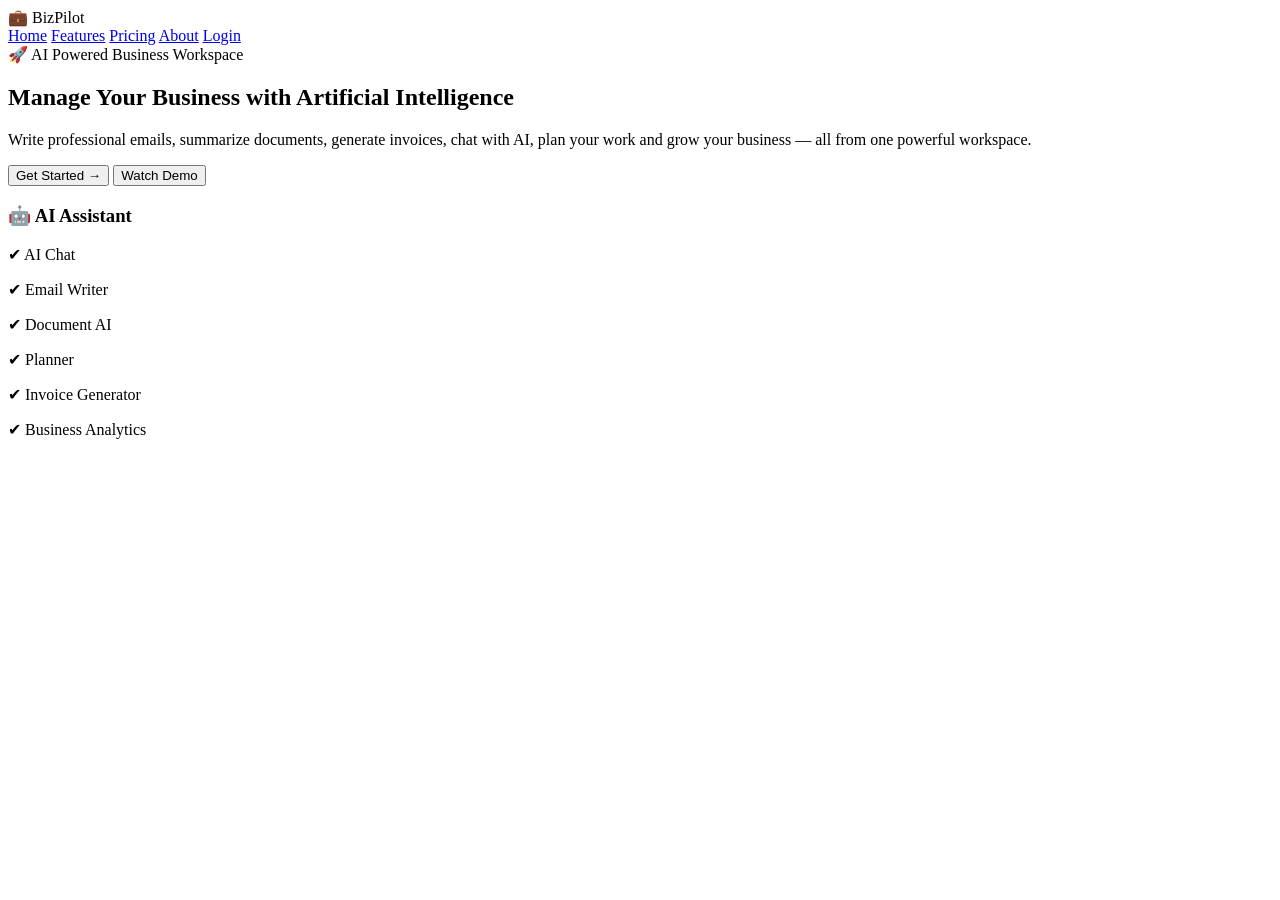
==== index.html @ b0cfe68a "Create index.html" ====
<!DOCTYPE html>
<html lang="en">

<head>

<meta charset="UTF-8">

<meta name="viewport"
content="width=device-width, initial-scale=1.0">

<title>BizPilot AI | Your AI Business Workspace</title>

<link rel="stylesheet" href="style.css">

<link href="https://fonts.googleapis.com/css2?family=Inter:wght@300;400;500;600;700;800&display=swap" rel="stylesheet">

<link rel="manifest" href="manifest.json">

<meta name="theme-color" content="#070B14">

</head>

<body>

<div class="glow"></div>
<div class="glow2"></div>

<header>

<div class="logo">

💼 Biz<span>Pilot</span>

</div>

<nav>

<a href="#">Home</a>

<a href="#features">Features</a>

<a href="#pricing">Pricing</a>

<a href="#about">About</a>

<a href="pages/login.html" class="login-btn">
Login
</a>

</nav>

</header>

<section class="hero">

<div class="hero-left">

<div class="tag">

🚀 AI Powered Business Workspace

</div>

<h1>

Manage Your Business

with

<span>Artificial Intelligence</span>

</h1>

<p>

Write professional emails, summarize documents,
generate invoices, chat with AI,
plan your work and grow your business —
all from one powerful workspace.

</p>

<div class="hero-buttons">

<button class="primary-btn">

Get Started →

</button>

<button class="secondary-btn">

Watch Demo

</button>

</div>

</div>

<div class="hero-right">

<div class="dashboard-preview">

<h3>🤖 AI Assistant</h3>

<p>

✔ AI Chat

</p>

<p>

✔ Email Writer

</p>

<p>

✔ Document AI

</p>

<p>

✔ Planner

</p>

<p>

✔ Invoice Generator

</p>

<p>

✔ Business Analytics

</p>

</div>

</div>

</section>
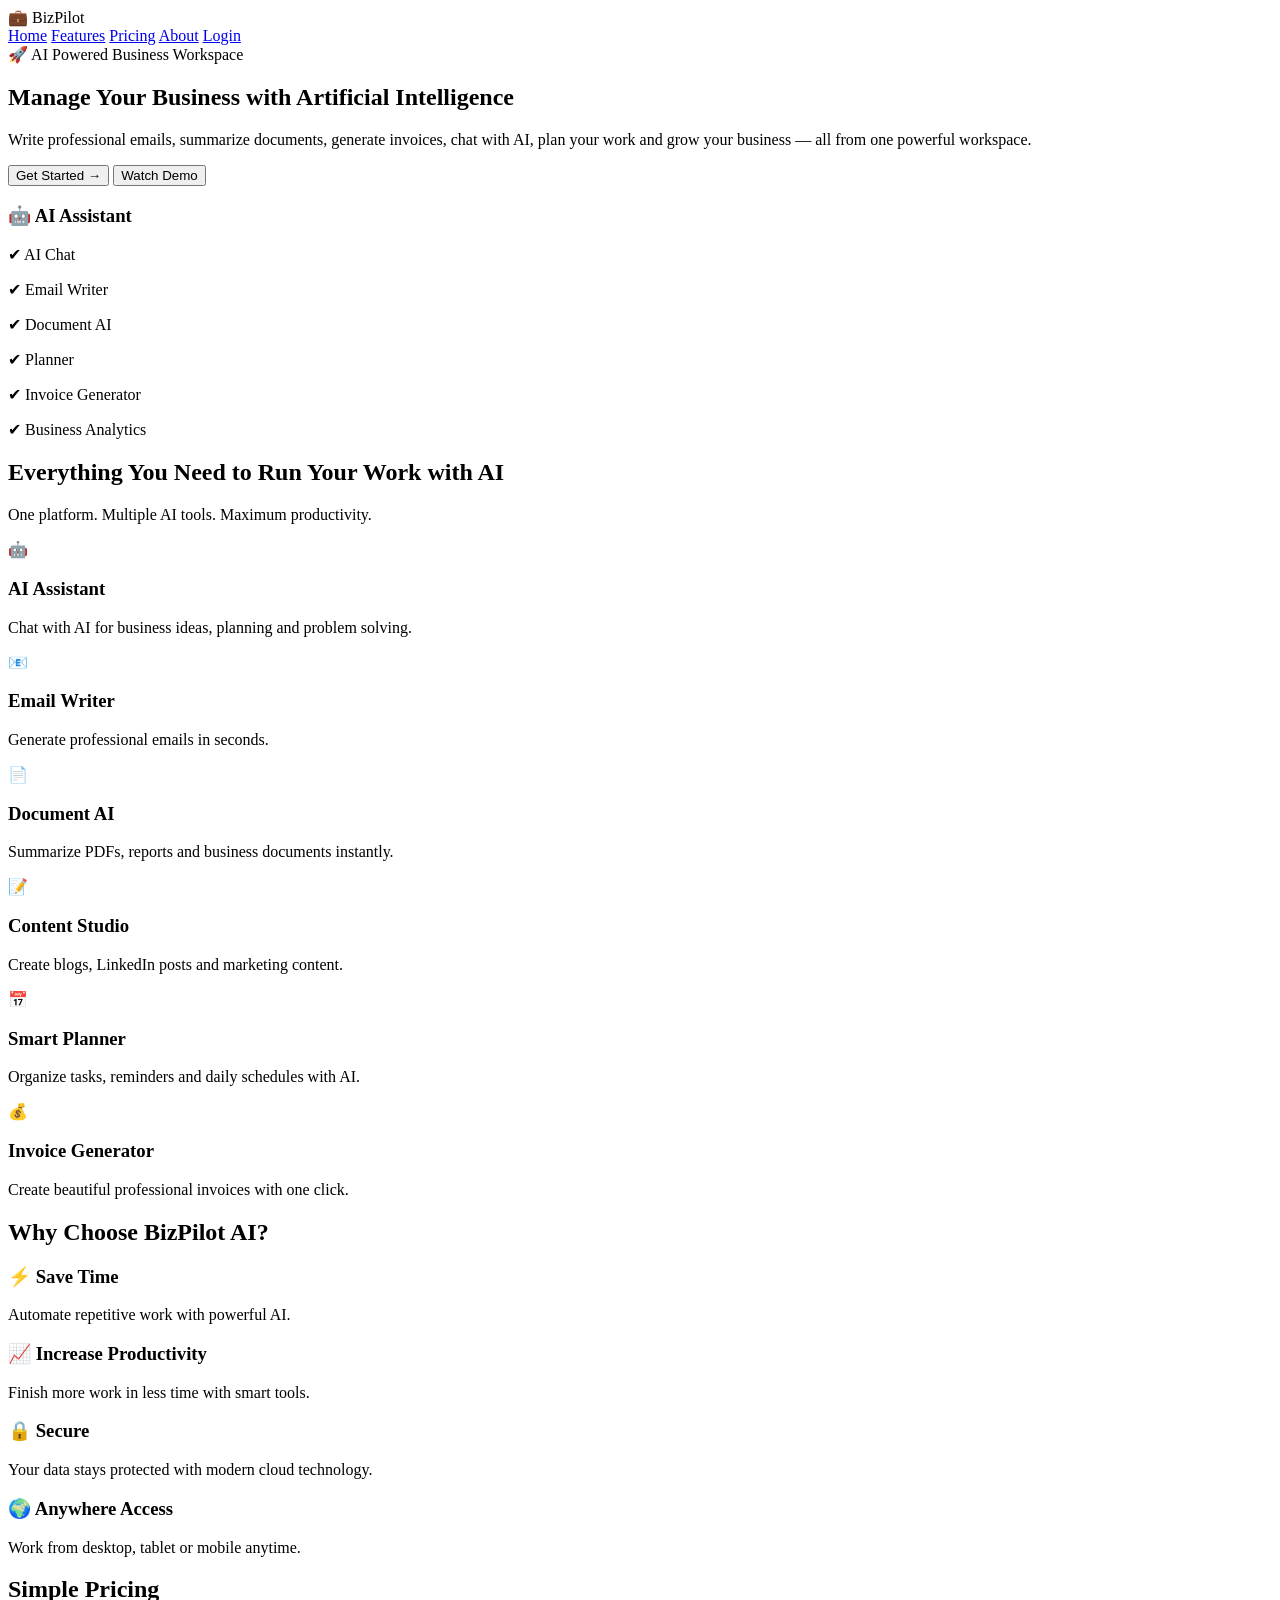
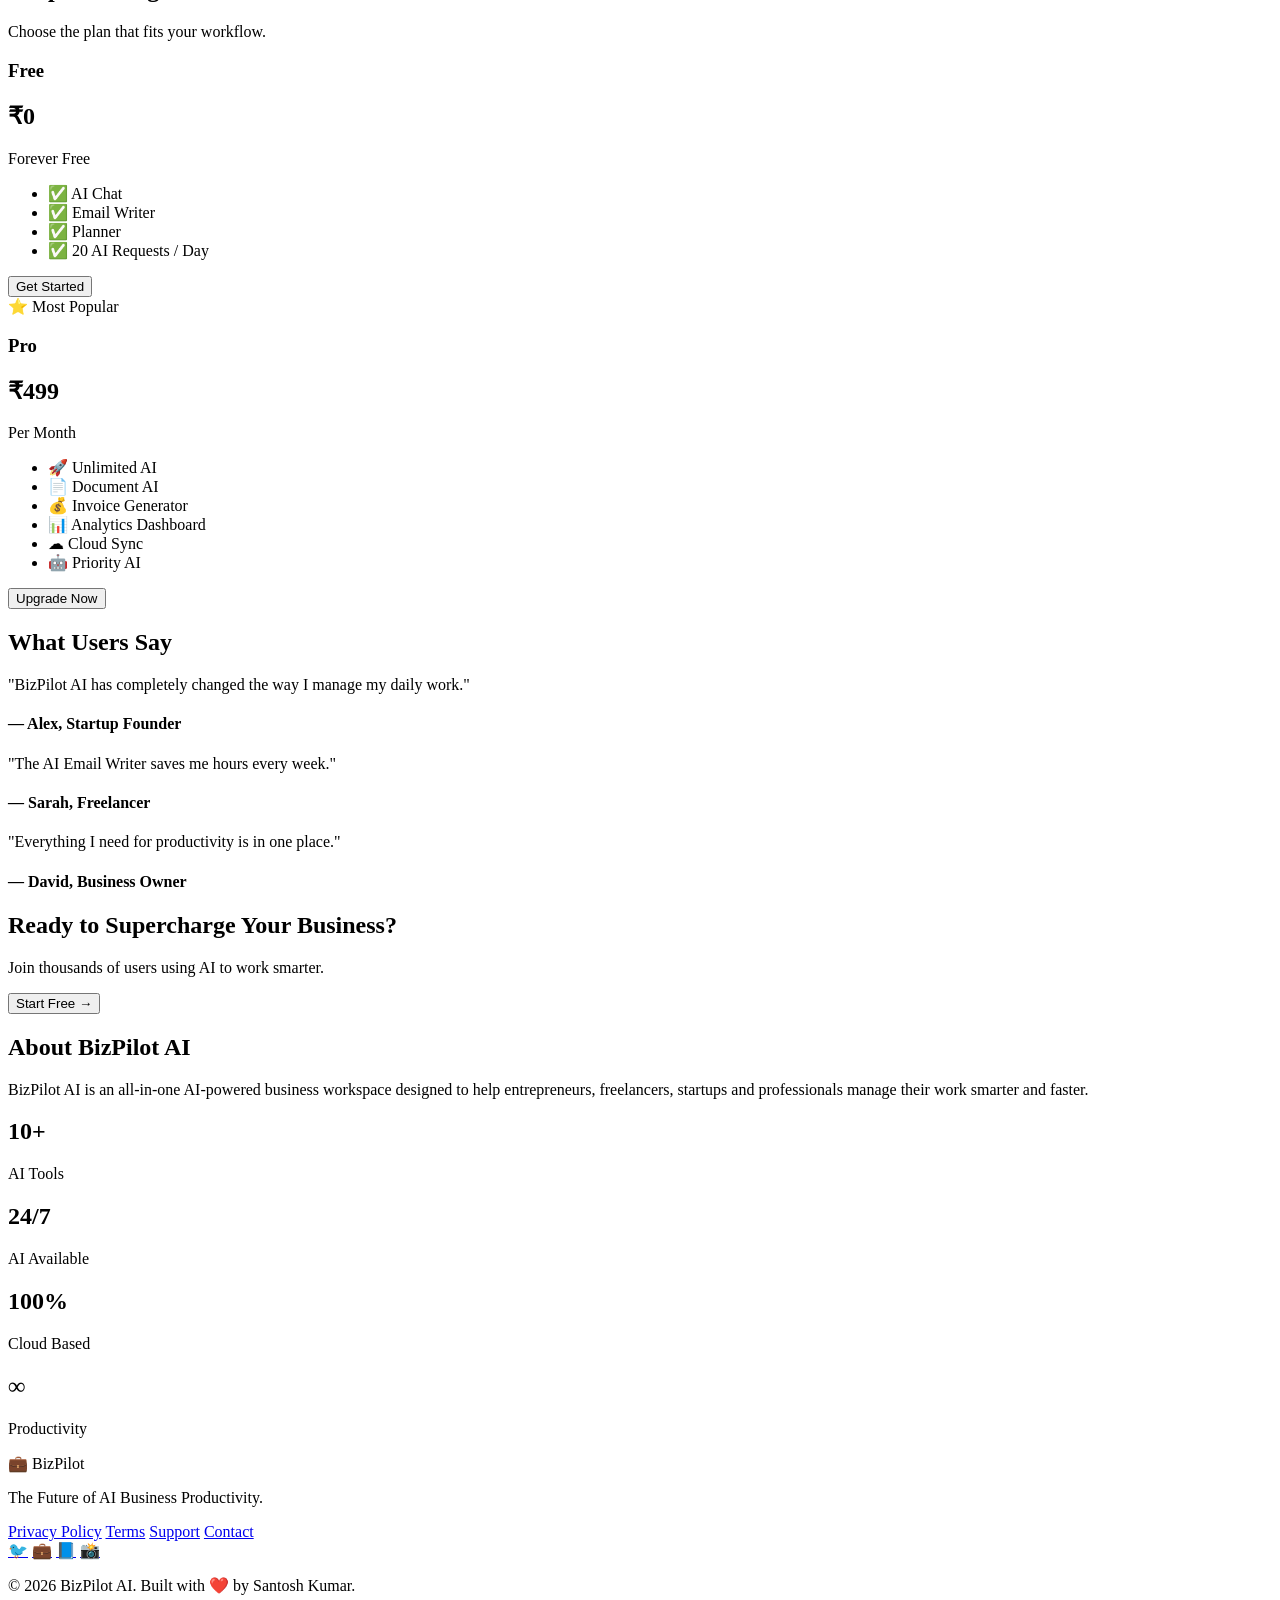
==== commit 127e25ec: "Update index.html" ====
--- a/index.html
+++ b/index.html
@@ -145,3 +145,338 @@
 </div>
 
 </section>
+<!-- ===========================
+FEATURES SECTION
+=========================== -->
+
+<section class="features" id="features">
+
+<h2>Everything You Need to Run Your Work with AI</h2>
+
+<p class="section-text">
+One platform. Multiple AI tools. Maximum productivity.
+</p>
+
+<div class="feature-grid">
+
+<div class="feature-card">
+<div class="icon">🤖</div>
+<h3>AI Assistant</h3>
+<p>Chat with AI for business ideas, planning and problem solving.</p>
+</div>
+
+<div class="feature-card">
+<div class="icon">📧</div>
+<h3>Email Writer</h3>
+<p>Generate professional emails in seconds.</p>
+</div>
+
+<div class="feature-card">
+<div class="icon">📄</div>
+<h3>Document AI</h3>
+<p>Summarize PDFs, reports and business documents instantly.</p>
+</div>
+
+<div class="feature-card">
+<div class="icon">📝</div>
+<h3>Content Studio</h3>
+<p>Create blogs, LinkedIn posts and marketing content.</p>
+</div>
+
+<div class="feature-card">
+<div class="icon">📅</div>
+<h3>Smart Planner</h3>
+<p>Organize tasks, reminders and daily schedules with AI.</p>
+</div>
+
+<div class="feature-card">
+<div class="icon">💰</div>
+<h3>Invoice Generator</h3>
+<p>Create beautiful professional invoices with one click.</p>
+</div>
+
+</div>
+
+</section>
+
+<!-- ===========================
+WHY BIZPILOT
+=========================== -->
+
+<section class="why">
+
+<h2>Why Choose BizPilot AI?</h2>
+
+<div class="why-grid">
+
+<div class="why-card">
+<h3>⚡ Save Time</h3>
+<p>Automate repetitive work with powerful AI.</p>
+</div>
+
+<div class="why-card">
+<h3>📈 Increase Productivity</h3>
+<p>Finish more work in less time with smart tools.</p>
+</div>
+
+<div class="why-card">
+<h3>🔒 Secure</h3>
+<p>Your data stays protected with modern cloud technology.</p>
+</div>
+
+<div class="why-card">
+<h3>🌍 Anywhere Access</h3>
+<p>Work from desktop, tablet or mobile anytime.</p>
+</div>
+
+</div>
+
+</section>
+<!-- ===========================
+PRICING SECTION
+=========================== -->
+
+<section class="pricing" id="pricing">
+
+<h2>Simple Pricing</h2>
+
+<p class="section-text">
+Choose the plan that fits your workflow.
+</p>
+
+<div class="pricing-grid">
+
+<div class="price-card">
+
+<h3>Free</h3>
+
+<h1>₹0</h1>
+
+<p>Forever Free</p>
+
+<ul>
+
+<li>✅ AI Chat</li>
+
+<li>✅ Email Writer</li>
+
+<li>✅ Planner</li>
+
+<li>✅ 20 AI Requests / Day</li>
+
+</ul>
+
+<button class="primary-btn">
+Get Started
+</button>
+
+</div>
+
+<div class="price-card premium">
+
+<div class="popular">
+⭐ Most Popular
+</div>
+
+<h3>Pro</h3>
+
+<h1>₹499</h1>
+
+<p>Per Month</p>
+
+<ul>
+
+<li>🚀 Unlimited AI</li>
+
+<li>📄 Document AI</li>
+
+<li>💰 Invoice Generator</li>
+
+<li>📊 Analytics Dashboard</li>
+
+<li>☁ Cloud Sync</li>
+
+<li>🤖 Priority AI</li>
+
+</ul>
+
+<button class="primary-btn">
+Upgrade Now
+</button>
+
+</div>
+
+</div>
+
+</section>
+
+<!-- ===========================
+TESTIMONIALS
+=========================== -->
+
+<section class="testimonials">
+
+<h2>What Users Say</h2>
+
+<div class="testimonial-grid">
+
+<div class="testimonial-card">
+
+<p>
+
+"BizPilot AI has completely changed the way I manage my daily work."
+
+</p>
+
+<h4>— Alex, Startup Founder</h4>
+
+</div>
+
+<div class="testimonial-card">
+
+<p>
+
+"The AI Email Writer saves me hours every week."
+
+</p>
+
+<h4>— Sarah, Freelancer</h4>
+
+</div>
+
+<div class="testimonial-card">
+
+<p>
+
+"Everything I need for productivity is in one place."
+
+</p>
+
+<h4>— David, Business Owner</h4>
+
+</div>
+
+</div>
+
+</section>
+
+<!-- ===========================
+CALL TO ACTION
+=========================== -->
+
+<section class="cta">
+
+<h2>Ready to Supercharge Your Business?</h2>
+
+<p>
+
+Join thousands of users using AI to work smarter.
+
+</p>
+
+<button class="primary-btn">
+
+Start Free →
+
+</button>
+
+</section>
+
+<!-- ===========================
+ABOUT SECTION
+=========================== -->
+
+<section class="about" id="about">
+
+<h2>About BizPilot AI</h2>
+
+<p class="section-text">
+
+BizPilot AI is an all-in-one AI-powered business workspace designed
+to help entrepreneurs, freelancers, startups and professionals
+manage their work smarter and faster.
+
+</p>
+
+<div class="about-stats">
+
+<div class="about-box">
+<h1>10+</h1>
+<p>AI Tools</p>
+</div>
+
+<div class="about-box">
+<h1>24/7</h1>
+<p>AI Available</p>
+</div>
+
+<div class="about-box">
+<h1>100%</h1>
+<p>Cloud Based</p>
+</div>
+
+<div class="about-box">
+<h1>∞</h1>
+<p>Productivity</p>
+</div>
+
+</div>
+
+</section>
+
+<!-- ===========================
+FOOTER
+=========================== -->
+
+<footer>
+
+<div class="footer-logo">
+
+💼 Biz<span>Pilot</span>
+
+</div>
+
+<p>
+
+The Future of AI Business Productivity.
+
+</p>
+
+<div class="footer-links">
+
+<a href="#">Privacy Policy</a>
+
+<a href="#">Terms</a>
+
+<a href="#">Support</a>
+
+<a href="#">Contact</a>
+
+</div>
+
+<div class="socials">
+
+<a href="#">🐦</a>
+
+<a href="#">💼</a>
+
+<a href="#">📘</a>
+
+<a href="#">📸</a>
+
+</div>
+
+<p class="copyright">
+
+© 2026 BizPilot AI.
+Built with ❤️ by Santosh Kumar.
+
+</p>
+
+</footer>
+
+<script src="app.js"></script>
+
+</body>
+
+</html>  
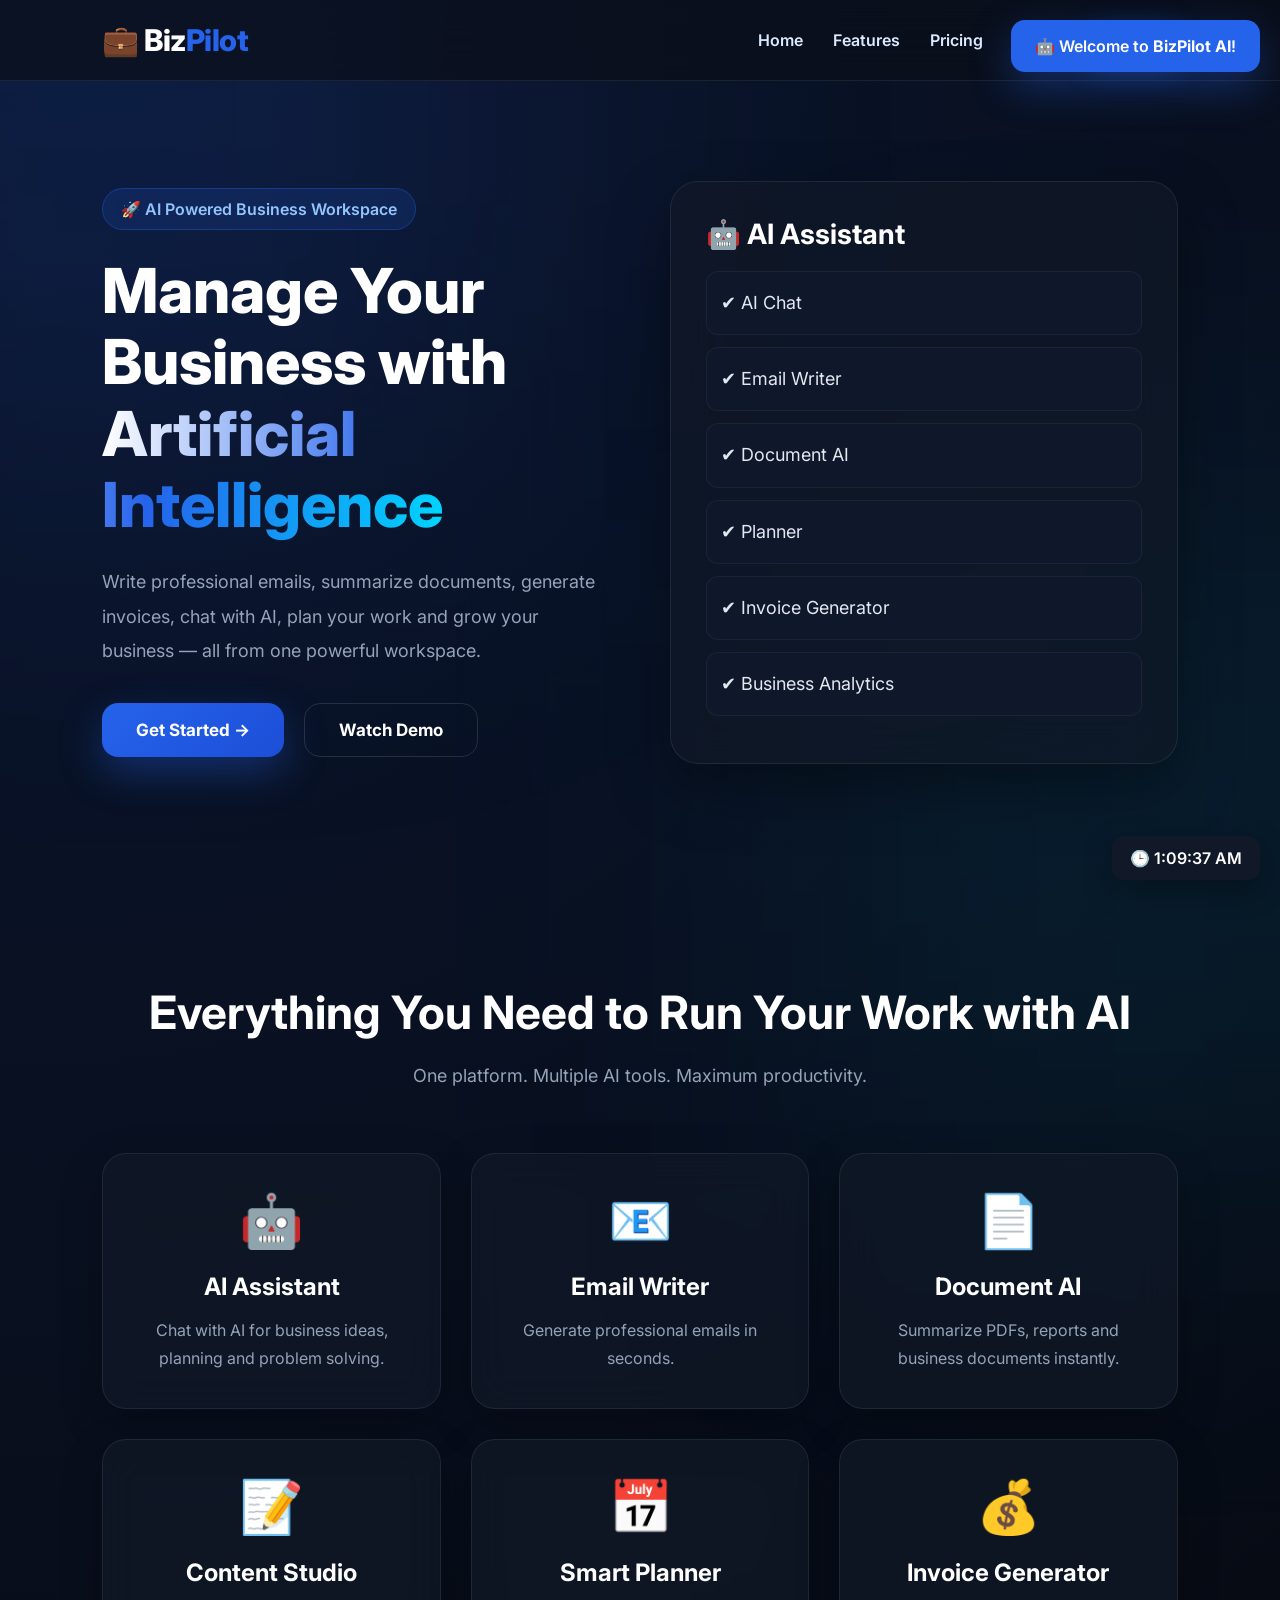
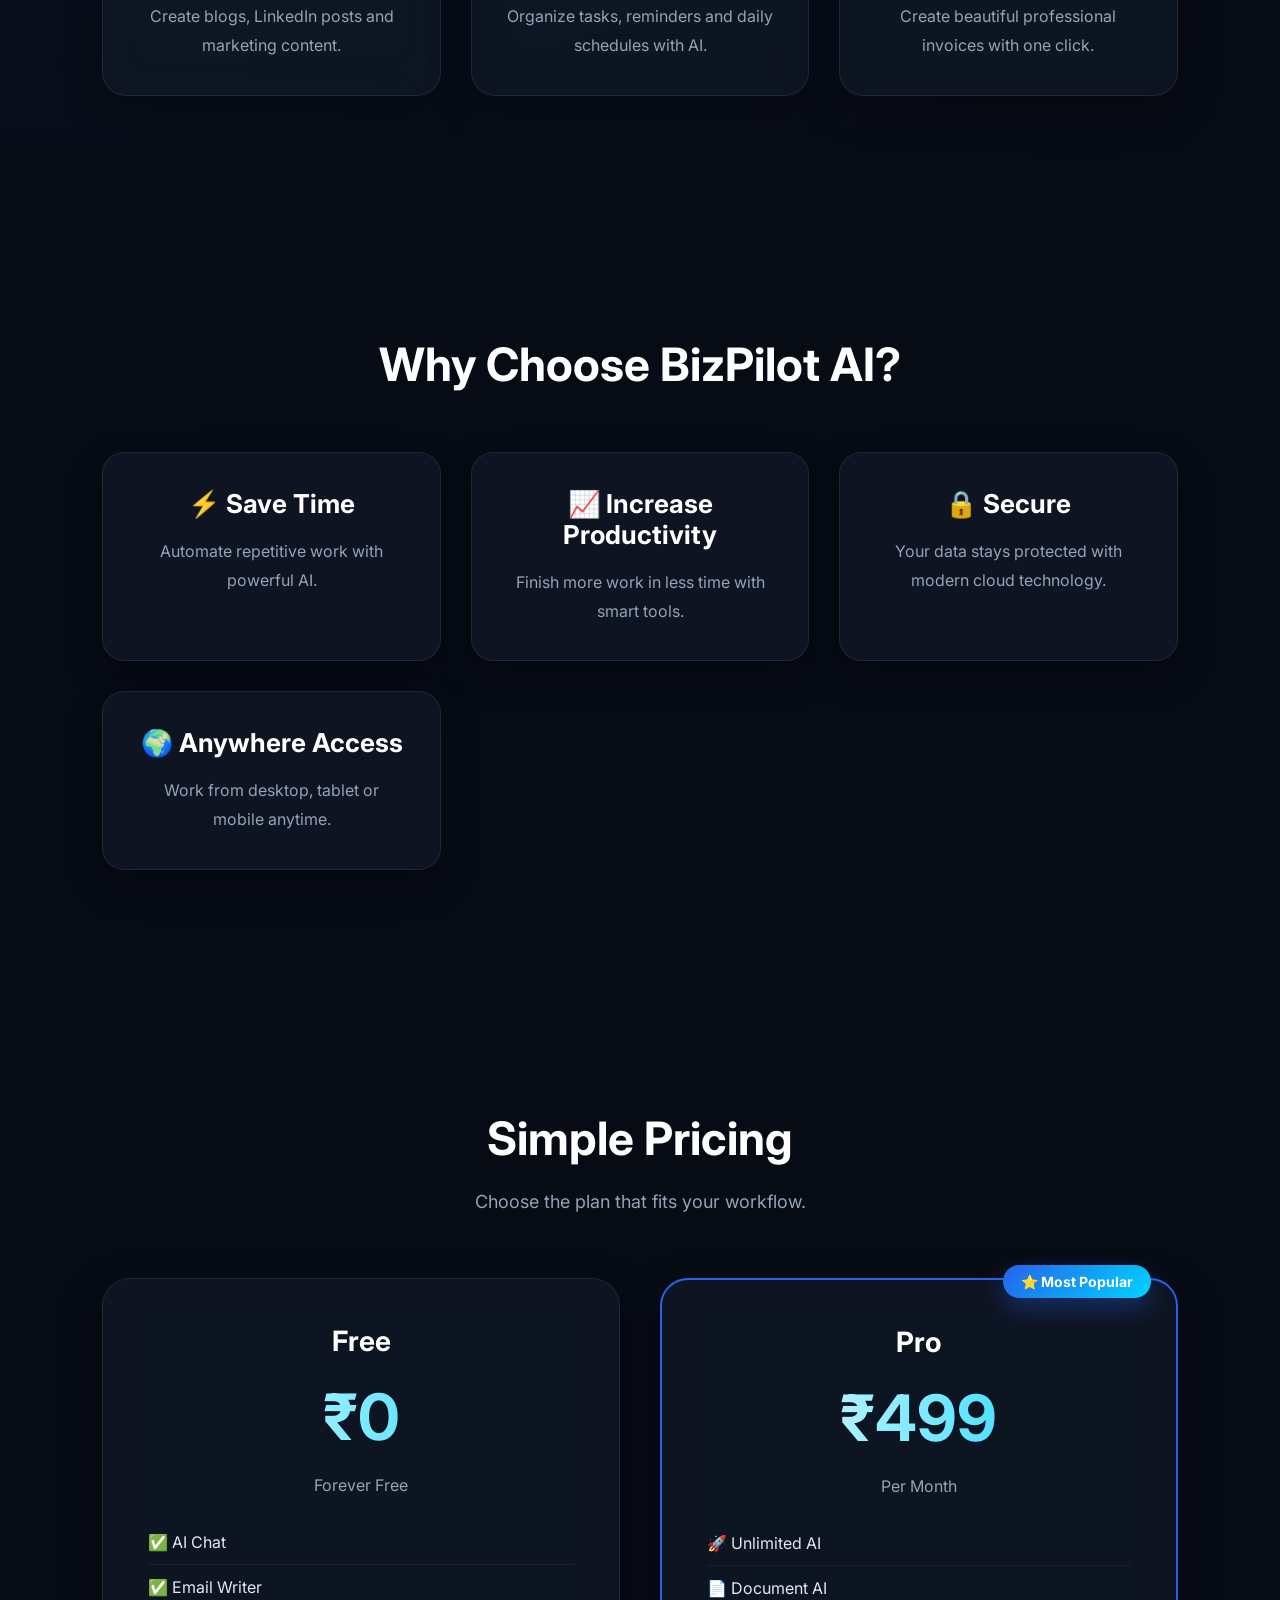
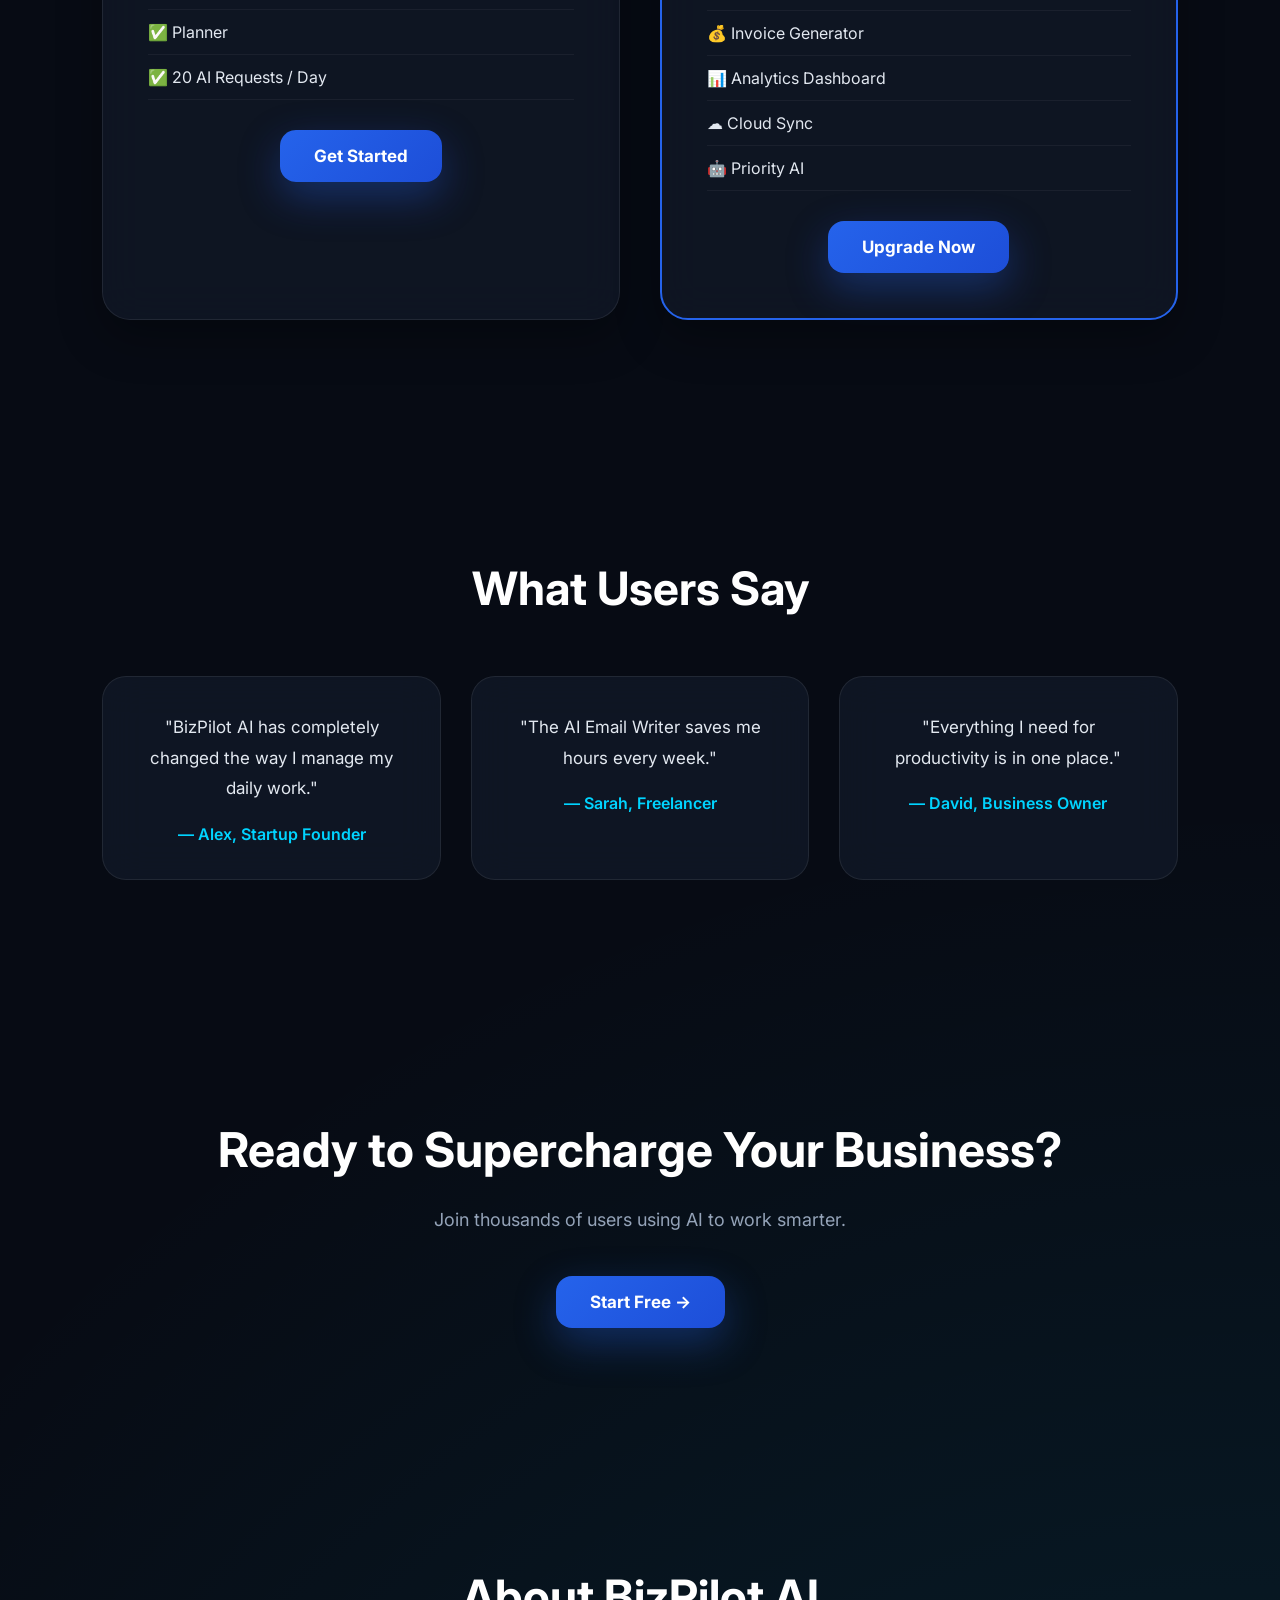
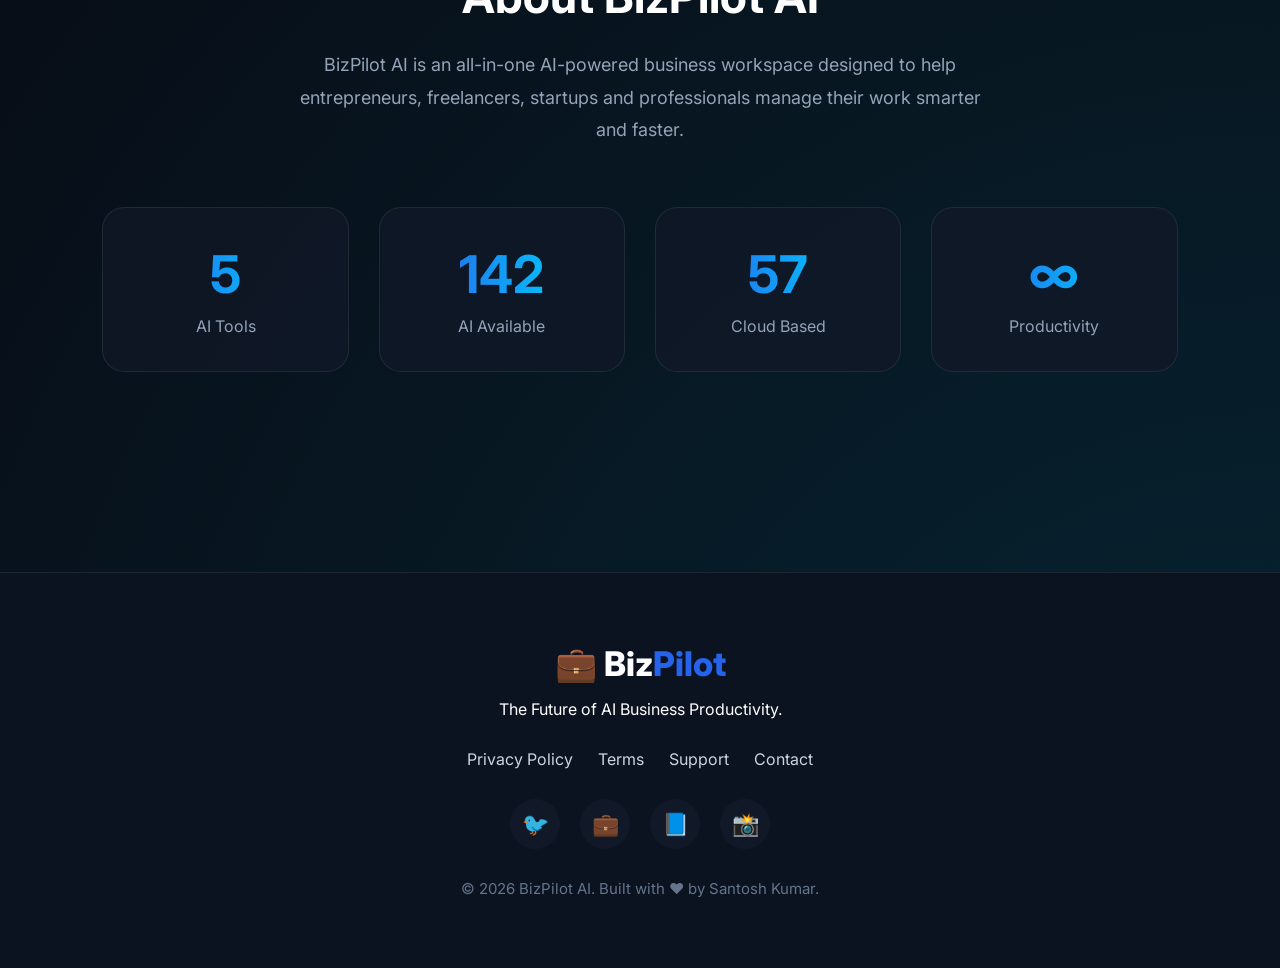
==== commit adbc1c88: "Update index.html" ====
--- a/index.html
+++ b/index.html
@@ -43,7 +43,7 @@
 
 <a href="#about">About</a>
 
-<a href="pages/login.html" class="login-btn">
+<a href="login.html" class="login-btn">
 Login
 </a>
 
--- a/style.css
+++ b/style.css
@@ -0,0 +1,1223 @@
+/* ===================================
+   BIZPILOT AI PREMIUM CSS
+   PART 1
+=================================== */
+
+@import url('https://fonts.googleapis.com/css2?family=Inter:wght@300;400;500;600;700;800&display=swap');
+
+*{
+margin:0;
+padding:0;
+box-sizing:border-box;
+font-family:'Inter',sans-serif;
+scroll-behavior:smooth;
+}
+
+:root{
+
+--bg:#070B14;
+--card:#111827;
+--card2:#1E293B;
+
+--primary:#2563EB;
+--secondary:#00D4FF;
+
+--text:#FFFFFF;
+--muted:#94A3B8;
+
+--border:rgba(255,255,255,.08);
+
+}
+
+body{
+
+background:
+radial-gradient(circle at top left,#2563eb22,transparent 35%),
+radial-gradient(circle at bottom right,#00d4ff22,transparent 30%),
+var(--bg);
+
+color:var(--text);
+
+overflow-x:hidden;
+
+min-height:100vh;
+
+}
+
+/* ==========================
+Animated Glow
+========================== */
+
+.glow{
+
+position:fixed;
+
+width:650px;
+height:650px;
+
+background:#2563eb22;
+
+filter:blur(180px);
+
+top:-220px;
+left:-180px;
+
+z-index:-2;
+
+animation:floatGlow 10s infinite alternate;
+
+}
+
+.glow2{
+
+position:fixed;
+
+width:600px;
+height:600px;
+
+background:#00d4ff18;
+
+filter:blur(180px);
+
+bottom:-220px;
+right:-180px;
+
+z-index:-2;
+
+animation:floatGlow2 12s infinite alternate;
+
+}
+
+@keyframes floatGlow{
+
+0%{
+transform:translate(0,0);
+}
+
+100%{
+transform:translate(120px,80px);
+}
+
+}
+
+@keyframes floatGlow2{
+
+0%{
+transform:translate(0,0);
+}
+
+100%{
+transform:translate(-120px,-70px);
+}
+
+}
+
+/* ==========================
+HEADER
+========================== */
+
+header{
+
+position:sticky;
+
+top:0;
+
+display:flex;
+
+justify-content:space-between;
+
+align-items:center;
+
+padding:20px 8%;
+
+background:rgba(10,15,25,.70);
+
+backdrop-filter:blur(20px);
+
+border-bottom:1px solid var(--border);
+
+z-index:1000;
+
+}
+
+.logo{
+
+font-size:30px;
+
+font-weight:800;
+
+letter-spacing:-.5px;
+
+}
+
+.logo span{
+
+color:var(--primary);
+
+}
+
+nav{
+
+display:flex;
+
+align-items:center;
+
+gap:30px;
+
+}
+
+nav a{
+
+text-decoration:none;
+
+color:#dbeafe;
+
+font-weight:600;
+
+transition:.3s;
+
+}
+
+nav a:hover{
+
+color:var(--secondary);
+
+}
+
+.login-btn{
+
+padding:10px 22px;
+
+border-radius:12px;
+
+background:linear-gradient(135deg,var(--primary),#1D4ED8);
+
+color:white;
+
+box-shadow:0 10px 30px rgba(37,99,235,.35);
+
+}
+
+.login-btn:hover{
+
+transform:translateY(-2px);
+
+}
+
+/* ==========================
+HERO
+========================== */
+
+.hero{
+
+max-width:1300px;
+
+margin:auto;
+
+padding:100px 8%;
+
+display:grid;
+
+grid-template-columns:1fr 1fr;
+
+align-items:center;
+
+gap:60px;
+
+}
+
+.tag{
+
+display:inline-block;
+
+padding:10px 18px;
+
+border-radius:50px;
+
+background:rgba(37,99,235,.15);
+
+border:1px solid rgba(37,99,235,.35);
+
+color:#93c5fd;
+
+font-weight:600;
+
+margin-bottom:25px;
+
+}
+
+.hero h1{
+
+font-size:62px;
+
+line-height:1.15;
+
+font-weight:800;
+
+margin-bottom:25px;
+
+}
+
+.hero h1 span{
+
+background:linear-gradient(90deg,#ffffff,#2563EB,#00D4FF);
+
+-webkit-background-clip:text;
+
+-webkit-text-fill-color:transparent;
+
+}
+
+.hero p{
+
+font-size:18px;
+
+line-height:1.9;
+
+color:var(--muted);
+
+max-width:600px;
+
+margin-bottom:35px;
+
+}
+
+/* ===================================
+   BIZPILOT AI PREMIUM CSS
+   PART 2
+=================================== */
+
+/* ==========================
+Hero Buttons
+========================== */
+
+.hero-buttons{
+
+display:flex;
+
+gap:20px;
+
+flex-wrap:wrap;
+
+}
+
+.primary-btn{
+
+padding:16px 34px;
+
+border:none;
+
+border-radius:16px;
+
+background:linear-gradient(135deg,#2563EB,#1D4ED8);
+
+color:white;
+
+font-size:17px;
+
+font-weight:700;
+
+cursor:pointer;
+
+transition:.35s;
+
+box-shadow:0 15px 40px rgba(37,99,235,.35);
+
+}
+
+.primary-btn:hover{
+
+transform:translateY(-5px);
+
+box-shadow:0 20px 45px rgba(37,99,235,.45);
+
+}
+
+.secondary-btn{
+
+padding:16px 34px;
+
+border-radius:16px;
+
+background:transparent;
+
+border:1px solid rgba(255,255,255,.12);
+
+color:white;
+
+font-size:17px;
+
+font-weight:700;
+
+cursor:pointer;
+
+transition:.35s;
+
+}
+
+.secondary-btn:hover{
+
+background:rgba(255,255,255,.06);
+
+transform:translateY(-5px);
+
+}
+
+/* ==========================
+Dashboard Preview
+========================== */
+
+.dashboard-preview{
+
+background:rgba(17,24,39,.75);
+
+backdrop-filter:blur(20px);
+
+border:1px solid rgba(255,255,255,.08);
+
+border-radius:28px;
+
+padding:35px;
+
+box-shadow:0 25px 60px rgba(0,0,0,.35);
+
+transition:.35s;
+
+animation:floatCard 4s ease-in-out infinite;
+
+}
+
+.dashboard-preview:hover{
+
+transform:translateY(-8px);
+
+border-color:#2563EB;
+
+box-shadow:0 25px 70px rgba(37,99,235,.25);
+
+}
+
+.dashboard-preview h3{
+
+font-size:28px;
+
+margin-bottom:20px;
+
+}
+
+.dashboard-preview p{
+
+padding:14px;
+
+margin-bottom:12px;
+
+border-radius:12px;
+
+background:#0F172A;
+
+border:1px solid rgba(255,255,255,.05);
+
+color:#E2E8F0;
+
+transition:.3s;
+
+}
+
+.dashboard-preview p:hover{
+
+transform:translateX(8px);
+
+border-color:#2563EB;
+
+}
+
+@keyframes floatCard{
+
+0%{
+
+transform:translateY(0);
+
+}
+
+50%{
+
+transform:translateY(-10px);
+
+}
+
+100%{
+
+transform:translateY(0);
+
+}
+
+}
+
+/* ==========================
+Features
+========================== */
+
+.features{
+
+padding:120px 8%;
+
+text-align:center;
+
+}
+
+.features h2{
+
+font-size:46px;
+
+margin-bottom:20px;
+
+}
+
+.section-text{
+
+max-width:700px;
+
+margin:auto;
+
+color:#94A3B8;
+
+font-size:18px;
+
+line-height:1.8;
+
+margin-bottom:60px;
+
+}
+
+.feature-grid{
+
+display:grid;
+
+grid-template-columns:repeat(auto-fit,minmax(280px,1fr));
+
+gap:30px;
+
+}
+
+.feature-card{
+
+background:rgba(17,24,39,.75);
+
+backdrop-filter:blur(20px);
+
+padding:35px;
+
+border-radius:24px;
+
+border:1px solid rgba(255,255,255,.08);
+
+transition:.35s;
+
+box-shadow:0 15px 40px rgba(0,0,0,.25);
+
+}
+
+.feature-card:hover{
+
+transform:translateY(-10px);
+
+border-color:#2563EB;
+
+box-shadow:0 25px 55px rgba(37,99,235,.25);
+
+}
+
+.feature-card .icon{
+
+font-size:52px;
+
+margin-bottom:20px;
+
+}
+
+.feature-card h3{
+
+font-size:24px;
+
+margin-bottom:15px;
+
+}
+
+.feature-card p{
+
+color:#94A3B8;
+
+line-height:1.8;
+
+}
+
+/* ===================================
+   BIZPILOT AI PREMIUM CSS
+   PART 3
+=================================== */
+
+/* ==========================
+WHY SECTION
+========================== */
+
+.why{
+
+padding:120px 8%;
+
+text-align:center;
+
+}
+
+.why h2{
+
+font-size:46px;
+
+margin-bottom:60px;
+
+}
+
+.why-grid{
+
+display:grid;
+
+grid-template-columns:repeat(auto-fit,minmax(260px,1fr));
+
+gap:30px;
+
+}
+
+.why-card{
+
+background:rgba(17,24,39,.78);
+
+backdrop-filter:blur(20px);
+
+padding:35px;
+
+border-radius:22px;
+
+border:1px solid rgba(255,255,255,.08);
+
+transition:.35s;
+
+box-shadow:0 15px 35px rgba(0,0,0,.25);
+
+}
+
+.why-card:hover{
+
+transform:translateY(-10px);
+
+border-color:#00D4FF;
+
+box-shadow:0 25px 55px rgba(0,212,255,.25);
+
+}
+
+.why-card h3{
+
+font-size:26px;
+
+margin-bottom:18px;
+
+}
+
+.why-card p{
+
+color:#94A3B8;
+
+line-height:1.8;
+
+}
+
+/* ==========================
+PRICING
+========================== */
+
+.pricing{
+
+padding:120px 8%;
+
+text-align:center;
+
+}
+
+.pricing h2{
+
+font-size:46px;
+
+margin-bottom:20px;
+
+}
+
+.pricing-grid{
+
+display:grid;
+
+grid-template-columns:repeat(auto-fit,minmax(320px,1fr));
+
+gap:40px;
+
+margin-top:60px;
+
+}
+
+.price-card{
+
+position:relative;
+
+background:rgba(17,24,39,.82);
+
+backdrop-filter:blur(20px);
+
+padding:45px;
+
+border-radius:28px;
+
+border:1px solid rgba(255,255,255,.08);
+
+transition:.35s;
+
+box-shadow:0 18px 45px rgba(0,0,0,.30);
+
+}
+
+.price-card:hover{
+
+transform:translateY(-12px);
+
+border-color:#2563EB;
+
+box-shadow:0 30px 60px rgba(37,99,235,.25);
+
+}
+
+.price-card h3{
+
+font-size:28px;
+
+margin-bottom:15px;
+
+}
+
+.price-card h1{
+
+font-size:64px;
+
+margin:20px 0;
+
+background:linear-gradient(90deg,#ffffff,#00D4FF);
+
+-webkit-background-clip:text;
+
+-webkit-text-fill-color:transparent;
+
+}
+
+.price-card p{
+
+color:#94A3B8;
+
+margin-bottom:25px;
+
+}
+
+.price-card ul{
+
+list-style:none;
+
+text-align:left;
+
+margin-bottom:30px;
+
+}
+
+.price-card ul li{
+
+padding:12px 0;
+
+border-bottom:1px solid rgba(255,255,255,.05);
+
+color:#E2E8F0;
+
+}
+
+.premium{
+
+border:2px solid #2563EB;
+
+transform:scale(1.05);
+
+}
+
+.premium:hover{
+
+transform:scale(1.08);
+
+}
+
+.popular{
+
+position:absolute;
+
+top:-15px;
+
+right:25px;
+
+padding:8px 18px;
+
+border-radius:30px;
+
+background:linear-gradient(135deg,#2563EB,#00D4FF);
+
+font-size:14px;
+
+font-weight:700;
+
+color:white;
+
+box-shadow:0 10px 25px rgba(37,99,235,.35);
+
+}
+
+/* ==========================
+TESTIMONIALS
+========================== */
+
+.testimonials{
+
+padding:120px 8%;
+
+text-align:center;
+
+}
+
+.testimonials h2{
+
+font-size:46px;
+
+margin-bottom:60px;
+
+}
+
+.testimonial-grid{
+
+display:grid;
+
+grid-template-columns:repeat(auto-fit,minmax(300px,1fr));
+
+gap:30px;
+
+}
+
+.testimonial-card{
+
+background:rgba(17,24,39,.80);
+
+backdrop-filter:blur(20px);
+
+padding:35px;
+
+border-radius:24px;
+
+border:1px solid rgba(255,255,255,.08);
+
+transition:.35s;
+
+}
+
+.testimonial-card:hover{
+
+transform:translateY(-10px);
+
+border-color:#00D4FF;
+
+}
+
+.testimonial-card p{
+
+font-size:17px;
+
+line-height:1.8;
+
+color:#E2E8F0;
+
+margin-bottom:20px;
+
+}
+
+.testimonial-card h4{
+
+color:#00D4FF;
+
+font-weight:600;
+
+}
+
+/* ===================================
+   BIZPILOT AI PREMIUM CSS
+   PART 4
+=================================== */
+
+/* ==========================
+CTA SECTION
+========================== */
+
+.cta{
+
+padding:120px 8%;
+
+text-align:center;
+
+}
+
+.cta h2{
+
+font-size:48px;
+
+margin-bottom:25px;
+
+}
+
+.cta p{
+
+max-width:700px;
+
+margin:auto;
+
+font-size:18px;
+
+line-height:1.8;
+
+color:#94A3B8;
+
+margin-bottom:40px;
+
+}
+
+/* ==========================
+ABOUT
+========================== */
+
+.about{
+
+padding:120px 8%;
+
+text-align:center;
+
+}
+
+.about h2{
+
+font-size:46px;
+
+margin-bottom:25px;
+
+}
+
+.about-stats{
+
+display:grid;
+
+grid-template-columns:repeat(auto-fit,minmax(220px,1fr));
+
+gap:30px;
+
+margin-top:60px;
+
+}
+
+.about-box{
+
+background:rgba(17,24,39,.80);
+
+padding:35px;
+
+border-radius:22px;
+
+border:1px solid rgba(255,255,255,.08);
+
+transition:.35s;
+
+}
+
+.about-box:hover{
+
+transform:translateY(-10px);
+
+border-color:#2563EB;
+
+}
+
+.about-box h1{
+
+font-size:52px;
+
+background:linear-gradient(90deg,#2563EB,#00D4FF);
+
+-webkit-background-clip:text;
+
+-webkit-text-fill-color:transparent;
+
+margin-bottom:10px;
+
+}
+
+.about-box p{
+
+color:#94A3B8;
+
+}
+
+/* ==========================
+FOOTER
+========================== */
+
+footer{
+
+padding:70px 8%;
+
+margin-top:80px;
+
+text-align:center;
+
+border-top:1px solid rgba(255,255,255,.08);
+
+background:#0B1220;
+
+}
+
+.footer-logo{
+
+font-size:34px;
+
+font-weight:800;
+
+margin-bottom:15px;
+
+}
+
+.footer-logo span{
+
+color:#2563EB;
+
+}
+
+.footer-links{
+
+display:flex;
+
+justify-content:center;
+
+flex-wrap:wrap;
+
+gap:25px;
+
+margin:30px 0;
+
+}
+
+.footer-links a{
+
+text-decoration:none;
+
+color:#CBD5E1;
+
+transition:.3s;
+
+}
+
+.footer-links a:hover{
+
+color:#00D4FF;
+
+}
+
+.socials{
+
+display:flex;
+
+justify-content:center;
+
+gap:20px;
+
+margin-bottom:30px;
+
+}
+
+.socials a{
+
+width:50px;
+
+height:50px;
+
+display:flex;
+
+justify-content:center;
+
+align-items:center;
+
+border-radius:50%;
+
+background:#111827;
+
+font-size:22px;
+
+text-decoration:none;
+
+transition:.3s;
+
+}
+
+.socials a:hover{
+
+background:#2563EB;
+
+transform:translateY(-5px);
+
+}
+
+.copyright{
+
+color:#64748B;
+
+font-size:15px;
+
+}
+
+/* ==========================
+RESPONSIVE
+========================== */
+
+@media(max-width:992px){
+
+.hero{
+
+grid-template-columns:1fr;
+
+text-align:center;
+
+}
+
+.hero p{
+
+margin:auto;
+
+}
+
+.hero-buttons{
+
+justify-content:center;
+
+}
+
+.dashboard-preview{
+
+margin-top:40px;
+
+}
+
+}
+
+@media(max-width:768px){
+
+header{
+
+padding:18px 6%;
+
+flex-direction:column;
+
+gap:20px;
+
+}
+
+nav{
+
+flex-wrap:wrap;
+
+justify-content:center;
+
+gap:15px;
+
+}
+
+.hero{
+
+padding:80px 6%;
+
+}
+
+.hero h1{
+
+font-size:40px;
+
+}
+
+.features,
+.why,
+.pricing,
+.testimonials,
+.cta,
+.about{
+
+padding:80px 6%;
+
+}
+
+.features h2,
+.why h2,
+.pricing h2,
+.testimonials h2,
+.cta h2,
+.about h2{
+
+font-size:34px;
+
+}
+
+.price-card h1{
+
+font-size:50px;
+
+}
+
+.footer-links{
+
+flex-direction:column;
+
+gap:15px;
+
+}
+
+}
+
+/* ==========================
+SCROLLBAR
+========================== */
+
+::-webkit-scrollbar{
+
+width:10px;
+
+}
+
+::-webkit-scrollbar-track{
+
+background:#0B1220;
+
+}
+
+::-webkit-scrollbar-thumb{
+
+background:#2563EB;
+
+border-radius:20px;
+
+}
+
+::-webkit-scrollbar-thumb:hover{
+
+background:#00D4FF;
+
+}
+
